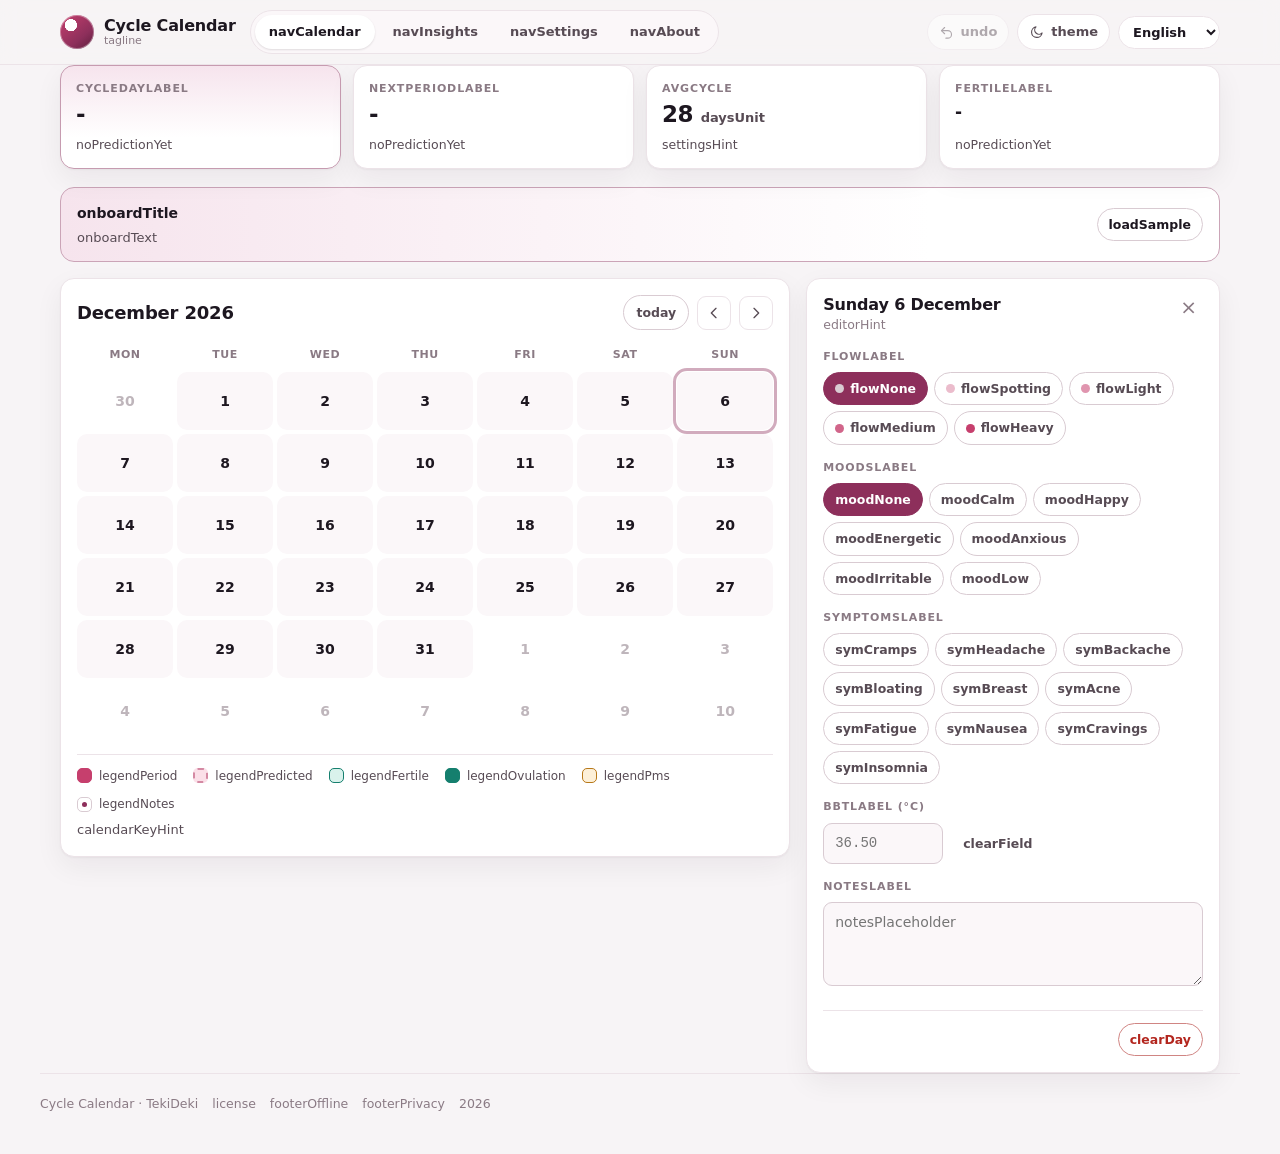
==== src/template.html @ e7d0682e "Cycle Calendar: private menstrual calendar with own-average predictions - engine in src/cycle.js: pe" ====
<!DOCTYPE html>
<html lang="en">
<head>
<meta charset="utf-8">
<meta name="viewport" content="width=device-width, initial-scale=1, viewport-fit=cover">
<meta name="color-scheme" content="light dark">
<meta name="theme-color" content="#8d2f5b">
<title>Cycle Calendar · menstrual calendar with private predictions</title>
<meta name="description" content="A calm, professional menstrual calendar. Log periods, flow, symptoms and basal temperature. Predictions computed on your own averages. Everything stays in this browser.">
<meta name="author" content="Kristian Mario Miskovic (TekiDeki)">
<meta name="robots" content="index, follow">
<link rel="canonical" href="https://tekideki.github.io/Cycle-Calendar/">
<meta property="og:type" content="website">
<meta property="og:site_name" content="Cycle Calendar">
<meta property="og:title" content="Cycle Calendar · private menstrual calendar and cycle predictions">
<meta property="og:description" content="Log periods, flow, symptoms and notes. Get predictions from your own averages. No account, no cloud, no tracking.">
<meta property="og:url" content="https://tekideki.github.io/Cycle-Calendar/">
<meta property="og:image" content="https://tekideki.github.io/Cycle-Calendar/screenshots/og.png">
<meta property="og:image:width" content="1200">
<meta property="og:image:height" content="630">
<meta property="og:locale" content="en_GB">
<meta property="og:locale:alternate" content="ro_RO">
<meta property="og:locale:alternate" content="sr_RS">
<meta name="twitter:card" content="summary_large_image">
<meta name="twitter:title" content="Cycle Calendar · private menstrual calendar">
<meta name="twitter:description" content="Periods, flow, symptoms and predictions. Everything stays in your browser.">
<meta name="twitter:image" content="https://tekideki.github.io/Cycle-Calendar/screenshots/og.png">
<link rel="manifest" href="manifest.json">
<link rel="icon" href="favicon.ico" sizes="32x32">
<link rel="icon" href="icons/icon.svg" type="image/svg+xml">
<link rel="apple-touch-icon" href="apple-touch-icon.png">
<link rel="stylesheet" href="styles.css">
<script type="application/ld+json">
{"@context":"https://schema.org","@type":"WebApplication","name":"Cycle Calendar","applicationCategory":"HealthApplication","operatingSystem":"Any (web browser)","url":"https://tekideki.github.io/Cycle-Calendar/","description":"Menstrual calendar with flow, symptom and temperature logging, plus predictions computed from your own cycle history. Data never leaves the browser.","offers":{"@type":"Offer","price":"0","priceCurrency":"EUR"},"author":{"@type":"Person","name":"Kristian Mario Miskovic","alternateName":"TekiDeki"},"license":"https://www.apache.org/licenses/LICENSE-2.0","isAccessibleForFree":true}
</script>
</head>
<body>

<a class="skip-link" href="#main" data-i18n="skipToContent">Skip to calendar</a>

<header class="topbar">
  <div class="topbar-inner">
    <a class="brand" href="#calendar" id="brandLink">
      <span class="brand-mark" aria-hidden="true"></span>
      <span class="brand-text">
        <span>Cycle Calendar</span>
        <span class="brand-tagline" data-i18n="tagline">Private by design</span>
      </span>
    </a>

    <div class="tabs" role="tablist" aria-label="Views" id="tabs" data-i18n-aria-label="navViews">
      <button type="button" role="tab" id="tab-calendar" aria-controls="view-calendar" aria-selected="true" data-view="calendar" data-i18n="navCalendar">Calendar</button>
      <button type="button" role="tab" id="tab-insights" aria-controls="view-insights" aria-selected="false" data-view="insights" data-i18n="navInsights">Insights</button>
      <button type="button" role="tab" id="tab-settings" aria-controls="view-settings" aria-selected="false" data-view="settings" data-i18n="navSettings">Settings</button>
      <button type="button" role="tab" id="tab-about" aria-controls="view-about" aria-selected="false" data-view="about" data-i18n="navAbout">About</button>
    </div>

    <div class="topbar-actions">
      <button type="button" class="icon-btn" id="undoBtn" disabled data-i18n-title="undo" title="Undo last change">
        <svg viewBox="0 0 24 24" aria-hidden="true"><path d="M9 14 4 9l5-5"/><path d="M4 9h10a6 6 0 0 1 0 12h-3"/></svg>
        <span data-i18n="undo">Undo</span>
      </button>
      <button type="button" class="icon-btn" id="themeBtn" data-i18n-title="themeToggle" title="Switch light or dark theme">
        <svg class="theme-moon" viewBox="0 0 24 24" aria-hidden="true"><path d="M21 12.8A8.5 8.5 0 1 1 11.2 3a6.8 6.8 0 0 0 9.8 9.8Z"/></svg>
        <svg class="theme-sun" viewBox="0 0 24 24" aria-hidden="true"><circle cx="12" cy="12" r="4"/><path d="M12 2v2M12 20v2M2 12h2M20 12h2M4.9 4.9l1.4 1.4M17.7 17.7l1.4 1.4M19.1 4.9l-1.4 1.4M6.3 17.7l-1.4 1.4"/></svg>
        <span data-i18n="theme">Theme</span>
      </button>
      <label class="sr-only" for="langSelect" data-i18n="language">Language</label>
      <select id="langSelect" aria-label="Language" data-i18n-aria-label="language">
        <option value="en">English</option>
        <option value="ro">Română</option>
        <option value="sr-latn">Srpski</option>
        <option value="sr-cyrl">Српски</option>
      </select>
    </div>
  </div>
</header>

<main id="main" class="wrap">

  <!-- ============================================================ CALENDAR -->
  <section id="view-calendar" role="tabpanel" aria-labelledby="tab-calendar" data-view-panel="calendar">
    <div class="summary" id="summary">
      <div class="stat-card is-accent">
        <span class="label" data-i18n="cycleDayLabel">Cycle day</span>
        <span class="value" id="statCycleDay">-</span>
        <span class="sub" id="statCycleDaySub"></span>
      </div>
      <div class="stat-card">
        <span class="label" data-i18n="nextPeriodLabel">Next period</span>
        <span class="value" id="statNext">-</span>
        <span class="sub" id="statNextSub"></span>
      </div>
      <div class="stat-card">
        <span class="label" data-i18n="avgCycle">Average cycle</span>
        <span class="value" id="statAvg">-</span>
        <span class="sub" id="statAvgSub"></span>
      </div>
      <div class="stat-card is-range">
        <span class="label" data-i18n="fertileLabel">Fertile window</span>
        <span class="value" id="statFertile">-</span>
        <span class="sub" id="statFertileSub"></span>
      </div>
    </div>

    <div class="onboard" id="onboard" hidden>
      <div>
        <b data-i18n="onboardTitle">Start with your last period</b>
        <p data-i18n="onboardText">Tap the first day of your most recent period, then pick how heavy the flow was.</p>
      </div>
      <button type="button" class="btn btn-sm" id="onboardSample" data-i18n="loadSample">Load sample data</button>
    </div>

    <div class="calendar-layout">
      <div class="panel">
        <div class="cal-head">
          <h1 class="cal-title" id="calTitle" aria-live="polite">-</h1>
          <button type="button" class="today-btn" id="todayBtn" data-i18n="today">Today</button>
          <button type="button" class="nav-btn" id="prevBtn" data-i18n-title="prevMonth" title="Previous month" aria-label="Previous month">
            <svg viewBox="0 0 24 24" aria-hidden="true"><path d="m15 5-7 7 7 7"/></svg>
          </button>
          <button type="button" class="nav-btn" id="nextBtn" data-i18n-title="nextMonth" title="Next month" aria-label="Next month">
            <svg viewBox="0 0 24 24" aria-hidden="true"><path d="m9 5 7 7-7 7"/></svg>
          </button>
        </div>

        <div class="weekdays" id="weekdays" aria-hidden="true"></div>
        <div class="calendar-grid" id="calendarGrid" role="group" aria-labelledby="calTitle"></div>

        <div class="legend" id="legend">
          <span class="legend-item"><span class="legend-swatch period"></span><span data-i18n="legendPeriod">Logged period</span></span>
          <span class="legend-item"><span class="legend-swatch predicted"></span><span data-i18n="legendPredicted">Predicted period</span></span>
          <span class="legend-item"><span class="legend-swatch fertile"></span><span data-i18n="legendFertile">Fertile window</span></span>
          <span class="legend-item"><span class="legend-swatch ovulation"></span><span data-i18n="legendOvulation">Estimated ovulation</span></span>
          <span class="legend-item"><span class="legend-swatch pms"></span><span data-i18n="legendPms">PMS window</span></span>
          <span class="legend-item"><span class="legend-swatch notes"></span><span data-i18n="legendNotes">Has notes</span></span>
        </div>
        <p class="hint" data-i18n="calendarKeyHint">Tip: with a day focused, use the arrow keys to move and Enter to open the editor.</p>
      </div>

      <aside class="panel editor" id="editor" aria-labelledby="editorDate">
        <div class="editor-head">
          <div>
            <h2 class="editor-date" id="editorDate">-</h2>
            <p class="editor-sub" id="editorSub"></p>
          </div>
          <button type="button" class="editor-close" id="closeEditor" data-i18n-title="close" title="Close" aria-label="Close">&times;</button>
        </div>

        <div class="field">
          <span class="field-label" id="lblFlow" data-i18n="flowLabel">Flow</span>
          <div class="chip-group" role="group" aria-labelledby="lblFlow" id="flowGroup">
            <button type="button" class="chip flow-none" data-flow="none" aria-pressed="true"><span class="dot"></span><span data-i18n="flowNone">None</span></button>
            <button type="button" class="chip flow-spotting" data-flow="spotting" aria-pressed="false"><span class="dot"></span><span data-i18n="flowSpotting">Spotting</span></button>
            <button type="button" class="chip flow-light" data-flow="light" aria-pressed="false"><span class="dot"></span><span data-i18n="flowLight">Light</span></button>
            <button type="button" class="chip flow-medium" data-flow="medium" aria-pressed="false"><span class="dot"></span><span data-i18n="flowMedium">Medium</span></button>
            <button type="button" class="chip flow-heavy" data-flow="heavy" aria-pressed="false"><span class="dot"></span><span data-i18n="flowHeavy">Heavy</span></button>
          </div>
        </div>

        <div class="field">
          <span class="field-label" id="lblMood" data-i18n="moodsLabel">Mood</span>
          <div class="chip-group" role="group" aria-labelledby="lblMood" id="moodGroup">
            <button type="button" class="chip" data-mood="" aria-pressed="true" data-i18n="moodNone">Not set</button>
          </div>
        </div>

        <div class="field">
          <span class="field-label" id="lblSymptoms" data-i18n="symptomsLabel">Symptoms</span>
          <div class="chip-group" role="group" aria-labelledby="lblSymptoms" id="symptomGroup"></div>
        </div>

        <div class="field">
          <label class="field-label" for="tempInput"><span data-i18n="bbtLabel">Basal temperature</span> (°C)</label>
          <div class="row">
            <input class="text-input" type="number" id="tempInput" inputmode="decimal" step="0.01" min="34" max="42" placeholder="36.50">
            <button type="button" class="btn btn-sm btn-quiet" id="clearTemp" data-i18n="clearField">Clear</button>
          </div>
        </div>

        <div class="field">
          <label class="field-label" for="noteInput" data-i18n="notesLabel">Notes</label>
          <textarea class="textarea" id="noteInput" maxlength="600" data-i18n-placeholder="notesPlaceholder" placeholder="Anything you want to remember about this day"></textarea>
        </div>

        <div class="editor-foot">
          <span class="saved-dot" id="savedDot" aria-live="polite"><span aria-hidden="true">&#10003;</span> <span data-i18n="savedToDay">Saved to this day</span></span>
          <div class="row">
            <button type="button" class="btn btn-danger btn-sm" id="clearDay" data-i18n="clearDay">Clear day</button>
          </div>
        </div>
      </aside>
    </div>
  </section>

  <!-- ============================================================ INSIGHTS -->
  <section id="view-insights" role="tabpanel" aria-labelledby="tab-insights" data-view-panel="insights" hidden>
    <div class="view-head">
      <div>
        <h1 data-i18n="insightsTitle">Your patterns</h1>
        <p data-i18n="insightsHint">Everything here is computed from the days you logged. No averages borrowed from anyone else.</p>
      </div>
      <button type="button" class="btn" id="printBtn" data-i18n="printSummary">Print summary</button>
    </div>

    <div class="insight-grid">
      <div class="metric">
        <div class="label" data-i18n="cyclesTracked">Completed cycles</div>
        <div class="value" id="mCycles">0</div>
        <div class="sub" data-i18n="cyclesSub">Period start to period start</div>
      </div>
      <div class="metric">
        <div class="label" data-i18n="avgCycle">Average cycle length</div>
        <div class="value" id="mAvg">-</div>
        <div class="sub" id="mAvgSub"></div>
      </div>
      <div class="metric">
        <div class="label" data-i18n="avgPeriod">Average period length</div>
        <div class="value" id="mPeriod">-</div>
        <div class="sub" id="mPeriodSub"></div>
      </div>
      <div class="metric">
        <div class="label" data-i18n="shortest">Shortest cycle</div>
        <div class="value" id="mShortest">-</div>
        <div class="sub" data-i18n="shortestSub">Across completed cycles</div>
      </div>
      <div class="metric">
        <div class="label" data-i18n="longest">Longest cycle</div>
        <div class="value" id="mLongest">-</div>
        <div class="sub" data-i18n="longestSub">Across completed cycles</div>
      </div>
      <div class="metric">
        <div class="label" data-i18n="variation">Variation</div>
        <div class="value" id="mVariation">-</div>
        <div class="sub" data-i18n="variationSub">Longest minus shortest</div>
      </div>
    </div>

    <div class="cards-2">
      <div class="panel">
        <h2 data-i18n="chartTitle">Cycle length history</h2>
        <p class="hint" data-i18n="chartHint">Each bar is one completed cycle, in days.</p>
        <div class="chart-wrap" id="chartWrap"></div>
      </div>

      <div class="panel">
        <h2 data-i18n="predictionTitle">Next three periods</h2>
        <p class="hint" data-i18n="predictionsHint">Estimated from your own average cycle length. Estimates, not guarantees.</p>
        <div class="prediction-list" id="predictionList"></div>
      </div>
    </div>

    <div class="panel" style="margin-top:16px">
      <h2 data-i18n="historyTitle">Cycle history</h2>
      <p class="hint" data-i18n="historyHint">Periods are grouped automatically when logged days are adjacent or one day apart.</p>
      <div class="table-wrap" id="historyWrap"></div>
    </div>

    <div class="panel" style="margin-top:16px">
      <h2 data-i18n="symptomsTitle">Most frequent symptoms</h2>
      <p class="hint" data-i18n="symptomsHint">Counted across every logged day.</p>
      <div class="chart-wrap" id="symptomChartWrap"></div>
    </div>
  </section>

  <!-- ============================================================ SETTINGS -->
  <section id="view-settings" role="tabpanel" aria-labelledby="tab-settings" data-view-panel="settings" hidden>
    <div class="view-head">
      <div>
        <h1 data-i18n="settingsHeading">Settings</h1>
        <p data-i18n="settingsLead">Defaults for predictions, plus everything you need to take your data with you.</p>
      </div>
    </div>

    <div class="cards-2">
      <div class="panel">
        <h2 data-i18n="settingsCycleSection">Cycle defaults</h2>
        <div class="settings-row">
          <div>
            <label for="defCycle" data-i18n="cycleLengthLabel">Default cycle length</label>
            <p class="hint" data-i18n="defaultCycleHint">Used only until you have logged enough periods to compute an average.</p>
          </div>
          <span class="number-control"><input type="number" id="defCycle" min="15" max="60" inputmode="numeric"><span class="unit" data-i18n="daysUnit">days</span></span>
        </div>
        <div class="settings-row">
          <div>
            <label for="defPeriod" data-i18n="periodLengthLabel">Default period length</label>
            <p class="hint" data-i18n="defaultPeriodHint">How many days a period usually lasts for you.</p>
          </div>
          <span class="number-control"><input type="number" id="defPeriod" min="1" max="14" inputmode="numeric"><span class="unit" data-i18n="daysUnit">days</span></span>
        </div>
        <div class="settings-row">
          <div>
            <label for="lutealInput" data-i18n="lutealLabel">Luteal phase</label>
            <p class="hint" data-i18n="lutealHint">Days between ovulation and the next period. 14 is the usual estimate.</p>
          </div>
          <span class="number-control"><input type="number" id="lutealInput" min="8" max="18" inputmode="numeric"><span class="unit" data-i18n="daysUnit">days</span></span>
        </div>
        <div class="settings-row">
          <div>
            <label for="weekStart" data-i18n="weekStartLabel">First day of the week</label>
            <p class="hint" data-i18n="weekStartHint">Only changes how the calendar is drawn.</p>
          </div>
          <select id="weekStart">
            <option value="1" data-i18n="weekMonday">Monday</option>
            <option value="0" data-i18n="weekSunday">Sunday</option>
          </select>
        </div>
      </div>

      <div class="panel">
        <h2 data-i18n="dataTitle">Your data</h2>
        <p class="hint" data-i18n="dataText">Everything is stored in this browser only.</p>
        <p class="hint" style="margin-top:6px"><span data-i18n="daysLogged">Days logged</span>: <b id="daysCount">0</b></p>
        <div class="row" style="margin-top:14px;gap:8px">
          <button type="button" class="btn btn-primary" id="exportBtn" data-i18n="exportJson">Export backup</button>
          <button type="button" class="btn" id="importBtn" data-i18n="importJson">Import backup</button>
          <input type="file" id="importFile" accept="application/json,.json" class="sr-only" aria-label="Backup file" tabindex="-1">
        </div>
        <p class="hint" data-i18n="backupHint">The backup is a plain JSON file with your logged days and settings. Keep it somewhere safe; it is the only copy that leaves this browser.</p>

        <div style="margin-top:18px;padding-top:14px;border-top:1px solid var(--line)">
          <h2 data-i18n="dangerSection">Remove data</h2>
          <div class="row" style="margin-top:10px;gap:8px">
            <button type="button" class="btn btn-danger" id="resetBtn" data-i18n="clearAll">Erase everything</button>
          </div>
          <p class="hint" data-i18n="resetHint">Deletes every logged day and restores the default settings. Export a backup first if you might want it back.</p>
        </div>
      </div>
    </div>

    <div class="panel" style="margin-top:16px">
      <h2 data-i18n="sampleTitle">Not sure where to start?</h2>
      <p class="hint" data-i18n="sampleHint">Load a sample history of five cycles to see predictions, the chart and the fertile window in action. Your current data is replaced, so export a backup first.</p>
      <div class="row" style="margin-top:10px">
        <button type="button" class="btn" id="sampleBtn" data-i18n="loadSample">Load sample data</button>
      </div>
    </div>
  </section>

  <!-- =============================================================== ABOUT -->
  <section id="view-about" role="tabpanel" aria-labelledby="tab-about" data-view-panel="about" hidden>
    <div class="view-head">
      <div>
        <h1 data-i18n="aboutTitle">About Cycle Calendar</h1>
        <p data-i18n="aboutLead">A menstrual calendar built to be quiet, private and predictable to use.</p>
      </div>
    </div>

    <div class="cards-2">
      <div class="panel prose">
        <h2 data-i18n="aboutWhatTitle">What it does</h2>
        <p data-i18n="aboutWhat">Log the days you bleed with a flow level, add symptoms, mood, a note and optionally your basal temperature. The calendar draws your logged periods, predicts the next ones from your own averages, and shades the estimated fertile window, ovulation day and PMS window.</p>
        <p data-i18n="aboutWhatMore">Insights shows completed cycle lengths, your shortest and longest cycle, the variation between them, the next three predicted periods and the symptoms you log most often.</p>

        <h3 data-i18n="privacyTitle">Privacy</h3>
        <p data-i18n="privacyText">Everything you enter stays in this browser's local storage on this device. There is no account, no server, no analytics, no advertising and no third party request at runtime. The app is a single HTML file that works offline once loaded.</p>
        <p data-i18n="privacyText2">The only way data leaves the browser is if you export a backup file yourself or print the summary. Clearing site data, or using a private window that you then close, removes everything.</p>

        <h3 data-i18n="limitsTitle">How predictions work</h3>
        <p data-i18n="limitsText">The average cycle length is the mean distance between period starts, using your last six completed cycles. The average period length is the mean duration of your last six periods. If you have fewer than two cycles, the defaults from Settings are used instead.</p>
        <p data-i18n="limitsText2">Estimated ovulation is placed the luteal phase length before the predicted next period, and the fertile window covers the five days before it plus the day itself. Your logged days always win over any estimate.</p>

        <div class="callout">
          <b data-i18n="disclaimerTitle">Not a medical device</b>
          <p data-i18n="disclaimerText">Cycle Calendar is a personal tracking tool, not a contraceptive method and not a diagnosis. Cycles vary with stress, illness, travel and medication. Talk to a clinician about contraception, unusual bleeding, cycles shorter than 21 or longer than 35 days, or a period that stops for three months or more.</p>
        </div>
      </div>

      <div class="panel prose">
        <h2 data-i18n="techTitle">Built to last</h2>
        <p data-i18n="techText">Apache 2.0 licensed, no build framework, no dependencies at runtime, no cookies. The whole app is one HTML file plus a manifest and a service worker for offline use.</p>
        <div class="table-wrap">
          <table class="data">
            <tbody>
              <tr><th data-i18n="rowStorage">Storage</th><td data-i18n="rowStorageVal">This browser only (localStorage)</td></tr>
              <tr><th data-i18n="rowNetwork">Network calls</th><td data-i18n="rowNetworkVal">None at runtime</td></tr>
              <tr><th data-i18n="rowAccount">Account</th><td data-i18n="rowAccountVal">Not required, not possible</td></tr>
              <tr><th data-i18n="rowLanguages">Languages</th><td data-i18n="rowLanguagesVal">English, Romanian, Serbian (Latin and Cyrillic)</td></tr>
              <tr><th data-i18n="rowLicense">License</th><td>Apache 2.0</td></tr>
            </tbody>
          </table>
        </div>
        <div class="about-links">
          <a href="https://github.com/TekiDeki/Cycle-Calendar" rel="noopener" data-i18n="source">Source code</a>
          <a href="https://github.com/TekiDeki/TekiDeki" rel="noopener" data-i18n="moreApps">More TekiDeki apps</a>
          <span id="versionText"></span>
        </div>
      </div>
    </div>
  </section>

  <!-- ============================================================ print only -->
  <section class="print-report" id="printReport" aria-hidden="true"></section>
</main>

<footer class="foot wrap">
  <span>Cycle Calendar &middot; TekiDeki</span>
  <span data-i18n="license">Apache 2.0 license</span>
  <span data-i18n="footerOffline">Works offline</span>
  <span data-i18n="footerPrivacy">No account and no tracking</span>
  <span><span id="yearText"></span></span>
</footer>

<dialog class="confirm" id="confirmDialog" aria-labelledby="confirmTitle">
  <h2 id="confirmTitle"></h2>
  <p id="confirmText"></p>
  <div class="row">
    <button type="button" class="btn" id="confirmCancel" data-i18n="cancel">Cancel</button>
    <button type="button" class="btn btn-danger" id="confirmOk" data-i18n="clearAll">Erase everything</button>
  </div>
</dialog>

<div class="toast" id="toast" role="status" aria-live="polite" hidden></div>

<script src="cycle.js"></script>
<script src="i18n/locales.js"></script>
<script src="app.js"></script>
</body>
</html>
---- src/styles.css ----
/* Cycle Calendar · TekiDeki - styles
 * SPDX-License-Identifier: Apache-2.0
 * Copyright 2026 Kristian Mario Miskovic (TekiDeki)
 * No external font, no icon font, no CDN. Everything below is local.
 */

:root {
  --bg: #f7f4f6;
  --bg-alt: #ffffff;
  --panel: #ffffff;
  --panel-soft: #fbf7f9;
  --line: #ece3e8;
  --line-strong: #d9cbd2;
  --ink: #1d1720;
  --ink-soft: #574b54;
  --ink-muted: #8a7a84;
  --accent: #8d2f5b;
  --accent-soft: #f6e4ed;
  --accent-ink: #ffffff;
  --period: #c63f6d;
  --period-soft: #fbdfe8;
  --predicted: #d489a3;
  --fertile: #157f6e;
  --fertile-soft: #d9f2ec;
  --ovulation: #0b5f51;
  --pms: #b8791a;
  --pms-soft: #fdf0d8;
  --ok: #157f6e;
  --bad: #b3261e;
  --bad-soft: #fde4e1;
  --shadow: 0 1px 2px rgba(29, 23, 32, 0.04), 0 10px 28px rgba(29, 23, 32, 0.06);
  --radius: 14px;
  --radius-sm: 9px;
  --mono: ui-monospace, SFMono-Regular, Menlo, Consolas, "Liberation Mono", monospace;
  color-scheme: light;
}

.theme-dark {
  --bg: #141017;
  --bg-alt: #1a1520;
  --panel: #1c1622;
  --panel-soft: #181320;
  --line: #2c2333;
  --line-strong: #3d3147;
  --ink: #f3ebf1;
  --ink-soft: #c2b4be;
  --ink-muted: #948692;
  --accent: #e88ab4;
  --accent-soft: #3a2331;
  --accent-ink: #1a1016;
  --period: #e0679a;
  --period-soft: #3a1f2b;
  --predicted: #a76e86;
  --fertile: #45bfa8;
  --fertile-soft: #14332d;
  --ovulation: #6fdec6;
  --pms: #e0a34a;
  --pms-soft: #33280f;
  --ok: #45bfa8;
  --bad: #f2a19a;
  --bad-soft: #3a1d1a;
  --shadow: 0 1px 2px rgba(0, 0, 0, 0.4), 0 14px 34px rgba(0, 0, 0, 0.35);
  color-scheme: dark;
}

* { box-sizing: border-box; }

[hidden] { display: none !important; }

html { scroll-behavior: smooth; }

body {
  margin: 0;
  background: var(--bg);
  color: var(--ink);
  font-family: system-ui, -apple-system, "Segoe UI", Roboto, "Helvetica Neue", Arial, sans-serif;
  font-size: 16px;
  line-height: 1.55;
  -webkit-text-size-adjust: 100%;
}

h1, h2, h3, h4 { margin: 0; line-height: 1.22; letter-spacing: -0.01em; }

p { margin: 0; }

button, input, select, textarea { font: inherit; color: inherit; }

a { color: var(--accent); }

:focus-visible {
  outline: 3px solid var(--accent);
  outline-offset: 2px;
  border-radius: 6px;
}

.sr-only {
  position: absolute;
  width: 1px;
  height: 1px;
  padding: 0;
  margin: -1px;
  overflow: hidden;
  clip: rect(0 0 0 0);
  white-space: nowrap;
  border: 0;
}

.skip-link {
  position: absolute;
  left: -9999px;
  top: 0;
  z-index: 20;
  padding: 10px 16px;
  background: var(--accent);
  color: var(--accent-ink);
  border-radius: 0 0 10px 0;
  text-decoration: none;
}

.skip-link:focus { left: 0; }

.wrap {
  width: 100%;
  max-width: 1200px;
  margin: 0 auto;
  padding: 0 20px;
}

/* ------------------------------------------------------------------ topbar */

.topbar {
  position: sticky;
  top: 0;
  z-index: 10;
  background: color-mix(in srgb, var(--bg) 90%, transparent);
  backdrop-filter: blur(10px);
  border-bottom: 1px solid var(--line);
}

.topbar-inner {
  display: flex;
  align-items: center;
  gap: 14px;
  min-height: 64px;
  padding: 10px 20px;
  max-width: 1200px;
  margin: 0 auto;
  flex-wrap: wrap;
}

.brand {
  display: flex;
  align-items: center;
  gap: 10px;
  font-weight: 700;
  color: var(--ink);
  text-decoration: none;
  letter-spacing: -0.01em;
}

.brand-mark {
  width: 34px;
  height: 34px;
  border-radius: 50%;
  background:
    radial-gradient(circle at 32% 30%, #ffffff 0 18%, transparent 19%),
    linear-gradient(140deg, #c63f6d, #8d2f5b 65%, #5c1e3c);
  box-shadow: inset 0 0 0 1px rgba(255, 255, 255, 0.35);
  flex: none;
}

.brand-text { display: flex; flex-direction: column; line-height: 1.15; }

.brand-tagline {
  font-size: 11px;
  font-weight: 500;
  color: var(--ink-muted);
  letter-spacing: 0;
}

.tabs {
  display: flex;
  gap: 4px;
  padding: 4px;
  border: 1px solid var(--line);
  border-radius: 999px;
  background: var(--panel-soft);
}

.tabs button {
  border: none;
  background: transparent;
  color: var(--ink-soft);
  font-size: 13px;
  font-weight: 700;
  padding: 7px 14px;
  border-radius: 999px;
  cursor: pointer;
  white-space: nowrap;
}

.tabs button[aria-selected="true"] {
  background: var(--panel);
  color: var(--ink);
  box-shadow: 0 1px 2px rgba(29, 23, 32, 0.12);
}

.theme-dark .tabs button[aria-selected="true"] { background: var(--accent-soft); color: var(--accent); }

.topbar-actions {
  margin-left: auto;
  display: flex;
  align-items: center;
  gap: 8px;
  flex-wrap: wrap;
}

.icon-btn {
  display: inline-flex;
  align-items: center;
  gap: 7px;
  padding: 7px 11px;
  border: 1px solid var(--line);
  border-radius: 999px;
  background: var(--panel);
  cursor: pointer;
  font-size: 13px;
  font-weight: 600;
  color: var(--ink-soft);
}

.icon-btn:hover { border-color: var(--line-strong); color: var(--ink); }

.icon-btn svg {
  width: 15px;
  height: 15px;
  fill: none;
  stroke: currentColor;
  stroke-width: 1.8;
  stroke-linecap: round;
  stroke-linejoin: round;
}

.icon-btn[disabled] { opacity: 0.45; cursor: not-allowed; }

.theme-sun { display: none; }
.theme-moon { display: block; }
.theme-light .theme-sun { display: block; }
.theme-light .theme-moon { display: none; }

select {
  padding: 7px 10px;
  border: 1px solid var(--line);
  border-radius: 999px;
  background: var(--panel);
  font-size: 13px;
  font-weight: 600;
  cursor: pointer;
}

/* -------------------------------------------------------------------- main */

main { padding: 22px 0 60px; }

.view-head {
  display: flex;
  align-items: flex-start;
  justify-content: space-between;
  gap: 16px;
  flex-wrap: wrap;
  margin-bottom: 14px;
}

.view-head h1 { font-size: clamp(22px, 3vw, 29px); font-weight: 800; }

.view-head p { color: var(--ink-soft); font-size: 14px; margin-top: 4px; max-width: 62ch; }

.panel {
  background: var(--panel);
  border: 1px solid var(--line);
  border-radius: var(--radius);
  box-shadow: var(--shadow);
  padding: 16px;
}

.panel h2 { font-size: 16px; font-weight: 800; }

.hint { color: var(--ink-soft); font-size: 13px; margin-top: 6px; }

/* ---------------------------------------------------------------- summary */

.summary {
  display: grid;
  grid-template-columns: repeat(4, minmax(0, 1fr));
  gap: 12px;
  margin-bottom: 18px;
}

.stat-card {
  background: var(--panel);
  border: 1px solid var(--line);
  border-radius: var(--radius);
  box-shadow: var(--shadow);
  padding: 14px 15px;
  min-height: 104px;
  display: flex;
  flex-direction: column;
  gap: 4px;
}

.stat-card .label {
  font-size: 11px;
  font-weight: 800;
  letter-spacing: 0.08em;
  text-transform: uppercase;
  color: var(--ink-muted);
}

.stat-card .value {
  font-size: 23px;
  font-weight: 800;
  letter-spacing: -0.02em;
  line-height: 1.15;
}

.stat-card .value small { font-size: 13px; font-weight: 600; color: var(--ink-soft); letter-spacing: 0; }

.stat-card .sub { font-size: 12.5px; color: var(--ink-soft); margin-top: auto; }

.stat-card.is-accent { border-color: color-mix(in srgb, var(--accent) 40%, var(--line)); background: linear-gradient(180deg, var(--accent-soft), var(--panel) 70%); }

.stat-card.is-range .value { font-size: 17px; line-height: 1.35; font-weight: 700; letter-spacing: 0; }

.pill {
  display: inline-flex;
  align-items: center;
  gap: 5px;
  padding: 2px 8px;
  border-radius: 999px;
  background: var(--panel-soft);
  border: 1px solid var(--line);
  font-size: 11px;
  font-weight: 700;
  color: var(--ink-soft);
  width: fit-content;
}

.pill.period { background: var(--period-soft); color: var(--period); border-color: transparent; }
.pill.fertile { background: var(--fertile-soft); color: var(--fertile); border-color: transparent; }
.pill.pms { background: var(--pms-soft); color: var(--pms); border-color: transparent; }

.onboard {
  display: flex;
  align-items: center;
  justify-content: space-between;
  gap: 14px;
  flex-wrap: wrap;
  margin-bottom: 16px;
  padding: 13px 16px;
  border-radius: var(--radius);
  border: 1px solid color-mix(in srgb, var(--accent) 35%, var(--line));
  background: linear-gradient(90deg, var(--accent-soft), var(--panel) 75%);
}

.onboard b { font-size: 14px; }

.onboard p { font-size: 13px; color: var(--ink-soft); margin-top: 2px; max-width: 76ch; }

/* --------------------------------------------------------------- calendar */

.calendar-layout {
  display: grid;
  grid-template-columns: minmax(0, 1.5fr) minmax(300px, 0.85fr);
  gap: 16px;
  align-items: start;
}

.cal-head {
  display: flex;
  align-items: center;
  gap: 8px;
  margin-bottom: 12px;
}

.cal-title {
  font-size: 18px;
  font-weight: 800;
  margin-right: auto;
  letter-spacing: -0.01em;
}

.nav-btn {
  width: 34px;
  height: 34px;
  display: inline-flex;
  align-items: center;
  justify-content: center;
  border: 1px solid var(--line);
  border-radius: 9px;
  background: var(--panel);
  cursor: pointer;
  color: var(--ink-soft);
}

.nav-btn:hover { border-color: var(--accent); color: var(--accent); }

.nav-btn svg { width: 16px; height: 16px; fill: none; stroke: currentColor; stroke-width: 2; stroke-linecap: round; stroke-linejoin: round; }

.today-btn {
  padding: 7px 12px;
  border: 1px solid var(--line-strong);
  border-radius: 999px;
  background: var(--panel);
  font-size: 12.5px;
  font-weight: 700;
  cursor: pointer;
  color: var(--ink-soft);
}

.today-btn:hover { border-color: var(--accent); color: var(--accent); }

.weekdays {
  display: grid;
  grid-template-columns: repeat(7, minmax(0, 1fr));
  gap: 4px;
  margin-bottom: 4px;
}

.weekdays span {
  text-align: center;
  font-size: 11px;
  font-weight: 800;
  letter-spacing: 0.05em;
  text-transform: uppercase;
  color: var(--ink-muted);
  padding: 4px 0;
}

.calendar-grid {
  display: grid;
  grid-template-columns: repeat(7, minmax(0, 1fr));
  gap: 4px;
}

.day {
  position: relative;
  min-height: 58px;
  border: 1px solid transparent;
  border-radius: 10px;
  background: var(--panel-soft);
  color: var(--ink);
  cursor: pointer;
  display: flex;
  flex-direction: column;
  align-items: center;
  justify-content: center;
  gap: 3px;
  padding: 0;
  font-variant-numeric: tabular-nums;
}

.day:hover { border-color: var(--line-strong); }

.day .num { font-size: 14px; font-weight: 700; line-height: 1; }

.day.is-outside { color: var(--ink-muted); opacity: 0.55; background: transparent; }

.day.is-today { box-shadow: inset 0 0 0 2px var(--accent); }

.day.is-selected { outline: 3px solid color-mix(in srgb, var(--accent) 40%, transparent); outline-offset: 1px; }

.day.is-today.is-selected { box-shadow: none; }

.day.is-period {
  background: var(--period);
  border-color: var(--period);
  color: #ffffff;
}

.day.is-predicted {
  background: var(--period-soft);
  border: 2px dashed var(--predicted);
  color: var(--period);
}

.day.is-fertile {
  background: var(--fertile-soft);
  border-color: transparent;
  color: var(--fertile);
}

.day.is-ovulation {
  background: var(--fertile);
  border-color: var(--fertile);
  color: #ffffff;
}

.day.is-pms { background: var(--pms-soft); color: var(--pms); }

.day .marker {
  width: 5px;
  height: 5px;
  border-radius: 50%;
  background: currentColor;
  opacity: 0.85;
}

.day.is-period .marker, .day.is-ovulation .marker { background: #ffffff; }

.day .marker.is-notes { background: var(--accent); }
.day.is-period .marker.is-notes { background: #ffffff; }

.legend {
  display: flex;
  flex-wrap: wrap;
  gap: 10px 16px;
  margin-top: 14px;
  padding-top: 12px;
  border-top: 1px solid var(--line);
}

.legend-item {
  display: inline-flex;
  align-items: center;
  gap: 7px;
  font-size: 12px;
  color: var(--ink-soft);
}

.legend-swatch {
  width: 15px;
  height: 15px;
  border-radius: 5px;
  border: 1px solid var(--line-strong);
  flex: none;
}

.legend-swatch.period { background: var(--period); border-color: var(--period); }
.legend-swatch.predicted { background: var(--period-soft); border: 2px dashed var(--predicted); }
.legend-swatch.fertile { background: var(--fertile-soft); border-color: var(--fertile); }
.legend-swatch.ovulation { background: var(--fertile); border-color: var(--fertile); }
.legend-swatch.pms { background: var(--pms-soft); border-color: var(--pms); }
.legend-swatch.notes { background: var(--panel); }
.legend-swatch.notes::after {
  content: "";
  display: block;
  width: 5px;
  height: 5px;
  border-radius: 50%;
  background: var(--accent);
  margin: 4px auto;
}

/* ----------------------------------------------------------------- editor */

.editor { position: sticky; top: 82px; }

.editor-head {
  display: flex;
  align-items: flex-start;
  justify-content: space-between;
  gap: 10px;
  margin-bottom: 4px;
}

.editor-date { font-size: 18px; font-weight: 800; letter-spacing: -0.01em; }

.editor-sub { font-size: 12.5px; color: var(--ink-muted); }

.editor-close {
  border: none;
  background: transparent;
  color: var(--ink-muted);
  cursor: pointer;
  font-size: 20px;
  line-height: 1;
  padding: 2px 6px;
  border-radius: 6px;
}

.editor-close:hover { background: var(--panel-soft); color: var(--ink); }

.field { margin-top: 14px; }

.field-label {
  display: block;
  font-size: 11px;
  font-weight: 800;
  letter-spacing: 0.08em;
  text-transform: uppercase;
  color: var(--ink-muted);
  margin-bottom: 7px;
}

.chip-group { display: flex; flex-wrap: wrap; gap: 6px; }

.chip {
  display: inline-flex;
  align-items: center;
  gap: 6px;
  padding: 6px 11px;
  border: 1px solid var(--line-strong);
  border-radius: 999px;
  background: var(--panel);
  color: var(--ink-soft);
  font-size: 12.5px;
  font-weight: 600;
  cursor: pointer;
}

.chip:hover { border-color: var(--accent); color: var(--accent); }

.chip[aria-pressed="true"] {
  background: var(--accent);
  border-color: var(--accent);
  color: var(--accent-ink);
}

.chip .dot {
  width: 9px;
  height: 9px;
  border-radius: 50%;
  background: var(--c, var(--line-strong));
  flex: none;
}

.flow-none { --c: var(--line-strong); }
.flow-spotting { --c: color-mix(in srgb, var(--period) 35%, var(--panel)); }
.flow-light { --c: color-mix(in srgb, var(--period) 55%, var(--panel)); }
.flow-medium { --c: color-mix(in srgb, var(--period) 80%, var(--panel)); }
.flow-heavy { --c: var(--period); }

textarea.textarea,
input.text-input {
  width: 100%;
  padding: 9px 11px;
  border: 1px solid var(--line-strong);
  border-radius: var(--radius-sm);
  background: var(--panel-soft);
  font-size: 14px;
}

textarea.textarea { min-height: 84px; resize: vertical; line-height: 1.5; }

input.text-input[type="number"] { font-family: var(--mono); max-width: 120px; }

.row { display: flex; align-items: center; gap: 8px; flex-wrap: wrap; }

.editor-foot {
  margin-top: 16px;
  padding-top: 12px;
  border-top: 1px solid var(--line);
  display: flex;
  align-items: center;
  justify-content: space-between;
  gap: 10px;
  flex-wrap: wrap;
}

.btn {
  display: inline-flex;
  align-items: center;
  justify-content: center;
  gap: 7px;
  padding: 8px 13px;
  border-radius: 999px;
  border: 1px solid var(--line-strong);
  background: var(--panel);
  color: var(--ink);
  font-size: 13px;
  font-weight: 700;
  cursor: pointer;
  text-decoration: none;
  white-space: nowrap;
}

.btn:hover { border-color: var(--accent); color: var(--accent); }

.btn-primary { background: var(--accent); border-color: var(--accent); color: var(--accent-ink); }

.btn-primary:hover { background: color-mix(in srgb, var(--accent) 86%, black); color: var(--accent-ink); }

.btn-quiet { border-color: transparent; background: transparent; color: var(--ink-soft); }

.btn-quiet:hover { background: var(--panel-soft); }

.btn-danger { border-color: color-mix(in srgb, var(--bad) 50%, var(--line)); color: var(--bad); }

.btn-danger:hover { background: var(--bad-soft); border-color: var(--bad); color: var(--bad); }

.btn-sm { padding: 6px 11px; font-size: 12.5px; }

.saved-dot {
  display: inline-flex;
  align-items: center;
  gap: 6px;
  font-size: 12px;
  color: var(--ok);
  font-weight: 700;
  opacity: 0;
  transform: translateY(2px);
  transition: opacity 0.18s ease, transform 0.18s ease;
}

.saved-dot.is-on { opacity: 1; transform: none; }

/* --------------------------------------------------------------- insights */

.insight-grid {
  display: grid;
  grid-template-columns: repeat(3, minmax(0, 1fr));
  gap: 12px;
  margin-bottom: 16px;
}

.metric {
  background: var(--panel);
  border: 1px solid var(--line);
  border-radius: var(--radius);
  padding: 14px 15px;
  box-shadow: var(--shadow);
}

.metric .label {
  font-size: 11px;
  font-weight: 800;
  letter-spacing: 0.07em;
  text-transform: uppercase;
  color: var(--ink-muted);
}

.metric .value { font-size: 26px; font-weight: 800; letter-spacing: -0.02em; margin-top: 2px; }

.metric .value small { font-size: 13px; font-weight: 600; color: var(--ink-soft); }

.metric .sub { font-size: 12.5px; color: var(--ink-soft); margin-top: 2px; }

.chart-wrap { margin-top: 12px; display: flex; align-items: center; justify-content: center; min-height: 250px; }

.chart { width: 100%; height: auto; display: block; overflow: visible; }

.chart .bar { fill: var(--accent); opacity: 0.85; }

.chart .bar:hover { opacity: 1; }

.chart .bar-label { fill: var(--ink-muted); font-size: 10px; font-family: var(--mono); }

.chart .bar-label-bg { fill: var(--panel); }

.chart .avg-line { stroke: var(--ink-muted); stroke-width: 1.5; stroke-dasharray: 5 4; }

.chart .avg-text { fill: var(--ink-soft); font-size: 10.5px; font-weight: 700; }

.chart .axis { stroke: var(--line-strong); stroke-width: 1; }

.table-wrap { overflow-x: auto; margin-top: 10px; }

table.data {
  width: 100%;
  border-collapse: collapse;
  font-size: 13px;
}

table.data th, table.data td {
  text-align: left;
  padding: 8px 9px;
  border-bottom: 1px solid var(--line);
  white-space: nowrap;
}

table.data th {
  font-size: 10.5px;
  text-transform: uppercase;
  letter-spacing: 0.06em;
  color: var(--ink-muted);
  font-weight: 800;
}

table.data td.num { font-family: var(--mono); }

table.data tr:last-child td { border-bottom: none; }

.prediction-list { display: grid; gap: 10px; margin-top: 12px; }

.prediction {
  border: 1px solid var(--line);
  border-radius: var(--radius-sm);
  padding: 10px 12px;
  background: var(--panel-soft);
}

.prediction b { font-size: 13.5px; }

.prediction .dates { font-size: 13px; color: var(--ink-soft); margin-top: 2px; }

.prediction .fertile { font-size: 12.5px; color: var(--fertile); margin-top: 2px; }

.prediction .ovulation { font-size: 12.5px; color: var(--ovulation); margin-top: 1px; }

.cards-2 { display: grid; grid-template-columns: repeat(2, minmax(0, 1fr)); gap: 16px; align-items: start; }

.settings-row {
  display: flex;
  align-items: center;
  justify-content: space-between;
  gap: 14px;
  padding: 10px 0;
  border-bottom: 1px solid var(--line);
}

.settings-row:last-child { border-bottom: none; }

.settings-row label { font-size: 13.5px; font-weight: 600; }

.settings-row .hint { margin: 2px 0 0; font-size: 12px; }

.number-control { display: inline-flex; align-items: center; gap: 6px; }

.number-control input {
  width: 62px;
  padding: 6px 8px;
  border: 1px solid var(--line-strong);
  border-radius: 8px;
  background: var(--panel-soft);
  font-family: var(--mono);
  font-size: 13px;
  text-align: center;
}

.number-control .unit { font-size: 12px; color: var(--ink-muted); }

/* ------------------------------------------------------------------ empty */

.empty {
  border: 1px dashed var(--line-strong);
  border-radius: var(--radius);
  padding: 22px;
  text-align: center;
  background: var(--panel-soft);
  color: var(--ink-soft);
  font-size: 13.5px;
}

.empty b { display: block; color: var(--ink); font-size: 15px; margin-bottom: 4px; }

.empty .btn { margin-top: 12px; }

/* ------------------------------------------------------------------ about */

.prose { max-width: 78ch; }

.prose p { color: var(--ink-soft); font-size: 14px; margin-top: 10px; }

.prose h3 { font-size: 14px; font-weight: 800; margin-top: 18px; }

.callout {
  margin-top: 14px;
  border-radius: var(--radius-sm);
  border: 1px solid color-mix(in srgb, var(--pms) 40%, var(--line));
  background: var(--pms-soft);
  padding: 12px 14px;
}

.callout b { display: block; font-size: 13px; color: var(--pms); margin-bottom: 3px; }

.callout p { color: var(--ink-soft); font-size: 13px; margin: 0; }

.about-links { display: flex; flex-wrap: wrap; gap: 14px; align-items: center; margin-top: 16px; font-size: 13px; }

/* ----------------------------------------------------------------- dialog */

dialog.confirm {
  border: 1px solid var(--line);
  border-radius: var(--radius);
  background: var(--panel);
  color: var(--ink);
  box-shadow: var(--shadow);
  padding: 20px;
  max-width: min(92vw, 420px);
}

dialog.confirm::backdrop { background: rgba(20, 12, 20, 0.45); }

dialog.confirm h2 { font-size: 17px; margin-bottom: 6px; }

dialog.confirm p { font-size: 13.5px; color: var(--ink-soft); }

dialog.confirm .row { margin-top: 16px; justify-content: flex-end; }

/* ------------------------------------------------------------------ toast */

.toast {
  position: fixed;
  left: 50%;
  bottom: 24px;
  pointer-events: none;
  transform: translateX(-50%);
  z-index: 40;
  max-width: min(92vw, 460px);
  padding: 10px 16px;
  border-radius: 999px;
  border: 1px solid var(--line-strong);
  background: var(--panel);
  color: var(--ink);
  box-shadow: var(--shadow);
  font-size: 13.5px;
  font-weight: 600;
  text-align: center;
}

.toast.ok { border-color: color-mix(in srgb, var(--ok) 50%, var(--line)); color: var(--ok); }

.toast.error { border-color: color-mix(in srgb, var(--bad) 50%, var(--line)); color: var(--bad); }

/* ----------------------------------------------------------------- footer */

.foot {
  border-top: 1px solid var(--line);
  padding: 20px 0 40px;
  color: var(--ink-muted);
  font-size: 12.5px;
  display: flex;
  gap: 14px;
  flex-wrap: wrap;
  align-items: center;
}

.foot a { color: var(--ink-soft); }

/* --------------------------------------------------------------- print */

.print-report { display: none; }

@media print {
  body { background: #ffffff; color: #000000; }
  .topbar, .summary, .calendar-layout, .insight-grid, .cards-2, .foot, .toast, .empty, .view-head .btn { display: none !important; }
  .print-report { display: block; font-size: 12px; }
  .print-report h1 { font-size: 20px; margin-bottom: 4px; }
  .print-report h2 { font-size: 14px; margin: 16px 0 6px; }
  .print-report p, .print-report li { font-size: 11.5px; color: #333; }
  .print-report table { width: 100%; border-collapse: collapse; font-size: 11px; }
  .print-report th, .print-report td { border: 1px solid #bbb; padding: 4px 6px; text-align: left; }
  .print-report .meta { color: #555; }
  .panel { box-shadow: none; border: none; padding: 0; }
}

/* -------------------------------------------------------------- responsive */

@media (max-width: 1000px) {
  .calendar-layout { grid-template-columns: minmax(0, 1fr); }
  .editor { position: static; }
  .summary { grid-template-columns: repeat(2, minmax(0, 1fr)); }
  .insight-grid { grid-template-columns: repeat(2, minmax(0, 1fr)); }
}

@media (max-width: 900px) {
  .tabs { order: 3; width: 100%; justify-content: space-between; }
  .tabs button { flex: 1; text-align: center; }
}

@media (max-width: 470px) {
  .tabs { gap: 2px; padding: 3px; }
  .tabs button { padding: 6px 5px; font-size: 11.5px; min-width: 0; }
  .brand-text > span:first-child { font-size: 14.5px; }
  .icon-btn { padding: 6px 8px; }
  #langSelect { padding: 6px 8px; font-size: 12px; }
}

@media (max-width: 700px) {
  .topbar-inner { gap: 10px; }
  .brand-tagline { display: none; }
  .topbar-actions { gap: 6px; }
  .icon-btn span { display: none; }
  .icon-btn { padding: 7px 9px; }
  .wrap, .topbar-inner { padding-left: 14px; padding-right: 14px; }
  .summary { grid-template-columns: repeat(2, minmax(0, 1fr)); gap: 10px; }
  .stat-card { min-height: 92px; padding: 12px; }
  .stat-card .value { font-size: 19px; }
  .insight-grid, .cards-2 { grid-template-columns: minmax(0, 1fr); }
  .day { min-height: 46px; border-radius: 9px; }
  .day .num { font-size: 13px; }
  .calendar-grid, .weekdays { gap: 3px; }
  .editor-foot { flex-direction: column; align-items: stretch; }
}

@media (prefers-reduced-motion: reduce) {
  html { scroll-behavior: auto; }
  *, *::before, *::after {
    animation-duration: 0.001ms !important;
    animation-iteration-count: 1 !important;
    transition-duration: 0.001ms !important;
  }
}
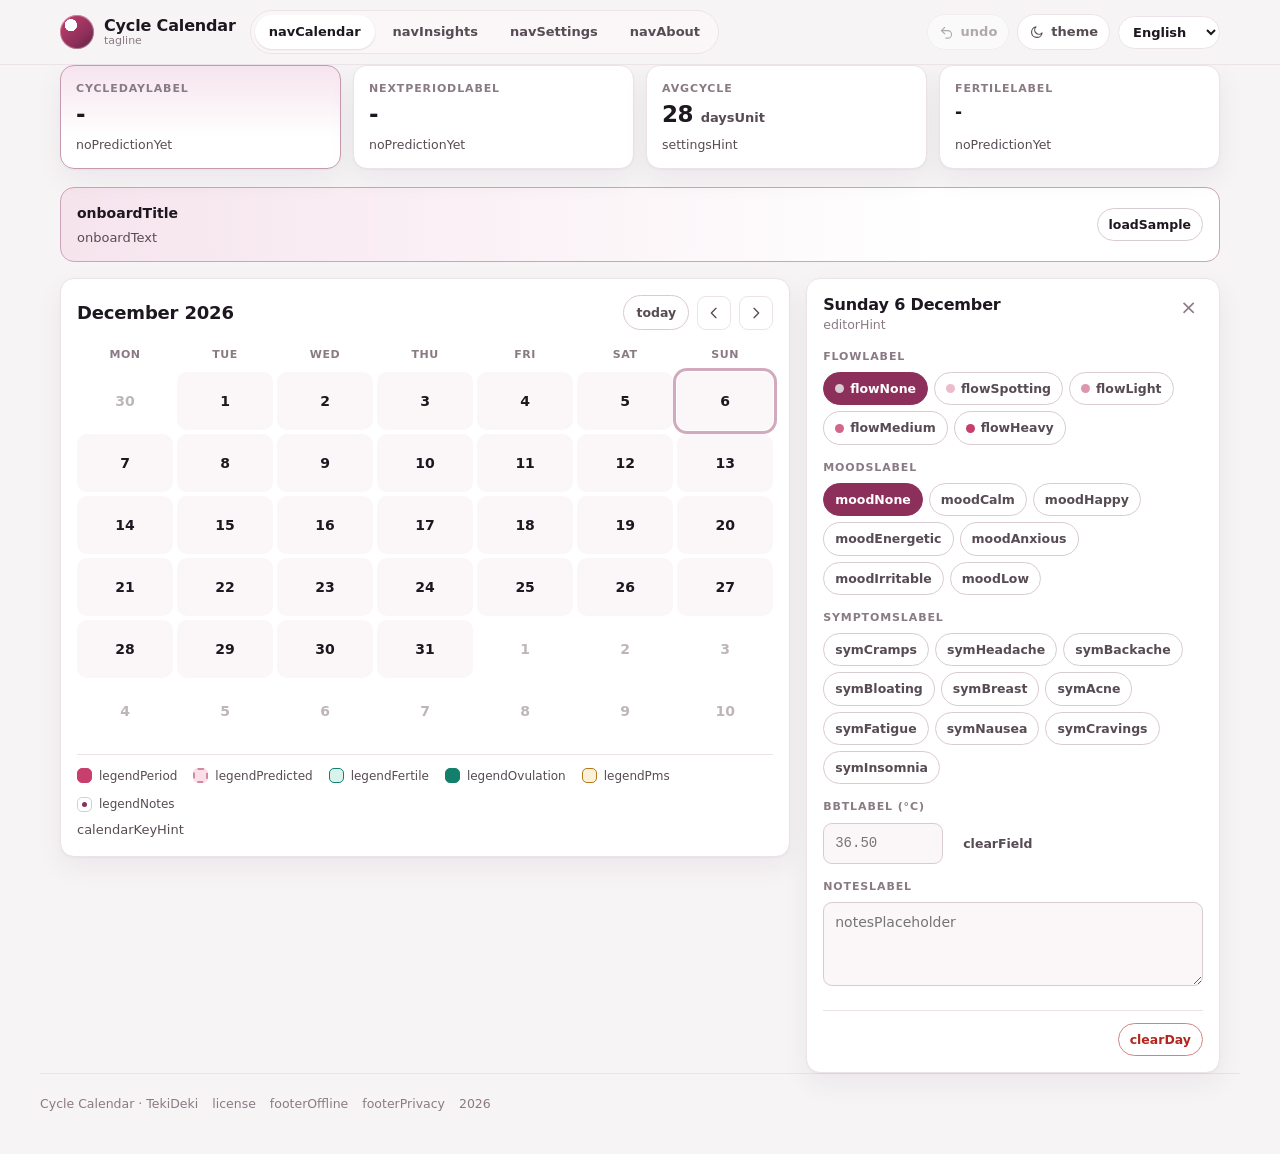
==== commit 83f220a2: "calendar: ziua ajunge la 44px de la 360px in sus, iar blocul de accesibilitate traieste in src Trei " ====
--- a/src/template.html
+++ b/src/template.html
@@ -2,6 +2,8 @@
 <html lang="en">
 <head>
 <meta charset="utf-8">
+<meta http-equiv="Content-Security-Policy" content="default-src 'self'; script-src 'self' 'unsafe-inline'; style-src 'self' 'unsafe-inline'; img-src 'self' data: blob:; font-src 'self' data:; media-src 'self' blob: data:; connect-src 'self'; worker-src 'self' blob:; object-src 'none'; base-uri 'self'; upgrade-insecure-requests">
+<!-- CSP prin meta: GitHub Pages nu permite antete HTTP. Fara frame-ancestors/form-action, pe care meta nu le accepta. -->
 <meta name="viewport" content="width=device-width, initial-scale=1, viewport-fit=cover">
 <meta name="color-scheme" content="light dark">
 <meta name="theme-color" content="#8d2f5b">
@@ -112,7 +114,7 @@
     </div>
 
     <div class="calendar-layout">
-      <div class="panel">
+      <div class="panel cal-panel">
         <div class="cal-head">
           <h1 class="cal-title" id="calTitle" aria-live="polite">-</h1>
           <button type="button" class="today-btn" id="todayBtn" data-i18n="today">Today</button>
--- a/src/styles.css
+++ b/src/styles.css
@@ -991,3 +991,105 @@
     transition-duration: 0.001ms !important;
   }
 }
+
+/* ==========================================================================
+   regula casei: ecrane mici si tinte de atingere
+   Aceste blocuri erau lipite direct in index.html generat, deci o rulare de
+   build.py le stergea. Acum traiesc in sursa, la fel ca restul stilurilor.
+   ========================================================================== */
+
+  /* regula casei: tinte de atingere pe mobil */
+  @media (pointer: coarse), (max-width: 700px) {
+    #tab-calendar { min-height: 34px; display: inline-flex; align-items: center; }
+    #tab-insights { min-height: 34px; display: inline-flex; align-items: center; }
+    #tab-settings { min-height: 34px; display: inline-flex; align-items: center; }
+    #tab-about { min-height: 34px; display: inline-flex; align-items: center; }
+    #undoBtn { min-height: 34px; display: inline-flex; align-items: center; }
+    #themeBtn { min-height: 34px; display: inline-flex; align-items: center; }
+    #langSelect { min-height: 34px; }
+    #onboardSample { min-height: 34px; display: inline-flex; align-items: center; }
+    #closeEditor { min-height: 34px; display: inline-flex; align-items: center; }
+    .chip.flow-none { min-height: 34px; display: inline-flex; align-items: center; }
+    .chip.flow-spotting { min-height: 34px; display: inline-flex; align-items: center; }
+    .chip.flow-light { min-height: 34px; display: inline-flex; align-items: center; }
+    .chip.flow-medium { min-height: 34px; display: inline-flex; align-items: center; }
+    .chip.flow-heavy { min-height: 34px; display: inline-flex; align-items: center; }
+    .chip { min-height: 34px; display: inline-flex; align-items: center; }
+    #clearTemp { min-height: 34px; display: inline-flex; align-items: center; }
+    #clearDay { min-height: 34px; display: inline-flex; align-items: center; }
+  }
+
+/* regula casei: ecrane mici (320px) - nimic nu are voie sa iasa din ecran.
+   Blocul sta la finalul foii de stil, deci invinge stilurile de mai sus fara sa le rescrie. */
+@media (max-width: 380px) {
+  html, body { max-width: 100%; overflow-x: hidden; }
+  img, svg, canvas, video, table { max-width: 100%; }
+  /* antetul: selectul de limba si butonul de tema se pot strange si trec pe randul urmator */
+  header .tools, header .controls, .topbar .tools, .topbar .controls, .tools, .controls { flex-wrap: wrap; min-width: 0; }
+  header select, .tools select, .controls select, select#lang, select#lang-select, #lang-select { max-width: 100%; min-width: 0; }
+  /* panourile si cardurile se largestesc la cat incape */
+  .panel, .card, .sheet, .action, .action-main, .action-side, .source-panel, .panel-heading { min-width: 0; max-width: 100%; }
+  .chips, #cityChips { flex-wrap: wrap; }
+}
+
+/* regula casei: pe telefon, tinta de atingere are cel putin 44x44px (WCAG 2.5.5, Apple HIG).
+   Se aplica doar pe pointer gros sau ecran mic, ca sa nu umfle interfata pe desktop.
+   `!important` e intentionat: e un prag de accesibilitate, nu o preferinta de stil, iar
+   fiecare unealta are propriile reguli de buton care ar castiga altfel.
+   Tabla jocurilor (`.cell`, `.tile`, `.slot`, `.key`) este lasata afara: acolo marimea
+   tintei e data de grila, nu de deget, si e tratata in blocul fiecarui joc. */
+@media (pointer: coarse), (max-width: 700px) {
+  html body :is(button, select, textarea, summary, [role="button"],
+      input:not([type="checkbox"]):not([type="radio"]):not([type="file"]):not([type="hidden"]),
+      label:has(input[type="checkbox"]), label:has(input[type="radio"]),
+      .check, .check-label, .switch, .btn, .button):not(.cell):not(.tile):not(.slot):not(.key) {
+    min-height: 44px !important;
+  }
+  html body :is(button, [role="button"], .btn, .button, .chip, .langbtn, .iconbtn, .icon-btn,
+      .btn-icon, .icon-button, .swatch, .switch, .tbtn, .buy, .skip):not(.cell):not(.tile):not(.slot):not(.key) {
+    display: inline-flex !important; align-items: center !important; justify-content: center !important;
+  }
+  html body :is(.iconbtn, .icon-btn, .btn-icon, .icon-button, .langbtn, .theme-toggle, .theme,
+      .swatch, .switch, .tbtn, .swap, .play-button, .stop-button, .undo, .buy,
+      .nav-btn, .editor-close, .round-btn, .chip-x, .close, .btn-close, .randomize-mini,
+      .history > button, .swatches > button) {
+    min-width: 44px !important; min-height: 44px !important;
+  }
+  html body :is(select, input[type="color"], input[type="number"], input[type="text"]) {
+    min-width: 44px !important;
+  }
+  html body :is(input[type="checkbox"], input[type="radio"]) { min-width: 24px !important; min-height: 24px !important; }
+  /* legaturile din afara textului curent (antet, subsol, navigatie); cele din propozitie
+     ramin legaturi de text, cum spune si exceptia pentru text din WCAG 2.5.5.
+     Cardurile-legatura isi pastreaza asezarea, doar inaltimea minima creste. */
+  html body a:not(p a):not(li a):not(td a):not(.gcard):not(.card) {
+    min-height: 44px !important; min-width: 44px !important;
+  }
+  html body :is(a.skip, .brand, a.buy) { display: inline-flex !important; align-items: center !important; }
+  /* barele care nu incapeau: se asaza pe doua randuri in loc sa iasa din ecran */
+  html body :is(nav, .nav, .navbar, .toolbar, .links, footer, .footnotes, .player-controls,
+      header, .topbar, .masthead, .app-header,
+      .topbar-actions, .header-actions, .hero-actions, .actions, .action-row,
+      .btn-row, .button-row, .controls, .controls-row, .filters,
+      .topbar-inner, .header-inner, .nav-inner, .bar-inner,
+      [class$="-inner"], [class$="-actions"]) {
+    flex-wrap: wrap !important;
+  }
+  html body input[type="range"] { height: 44px !important; }
+  /* campurile de fisier sunt suprapuse peste zona de tragere si nu trebuie sa iasa din ea */
+  html body :is(input[type="file"], input[type="color"], img, video, canvas) { max-width: 100% !important; }
+}
+
+/* --------------------------------------------------- calendar: tot locul posibil
+   Ziua din calendar e singura tinta sub 44px din aplicatie si nu poate fi mai lata
+   de atat: 7 coloane ori 44px fac 308px, iar peste asta vin spatiile dintre celule
+   si rama. Sub ~360px ecranul pur si simplu nu are loc pentru 7 tinte de 44px, asa
+   ca se recupereaza ce se poate din rama: pagina, panoul si spatiul dintre celule.
+   Nu se micsoreaza textul si nu se ascunde nimic - doar se strange rama, ca celula
+   sa ajunga cat mai aproape de prag. La 360px si peste, tinta iese de 44x44. */
+@media (max-width: 400px) {
+  .wrap, .topbar-inner { padding-left: 10px; padding-right: 10px; }
+  .cal-panel { padding-left: 6px; padding-right: 6px; }
+  .calendar-grid, .weekdays { gap: 2px; }
+  .day { border-radius: 8px; }
+}
